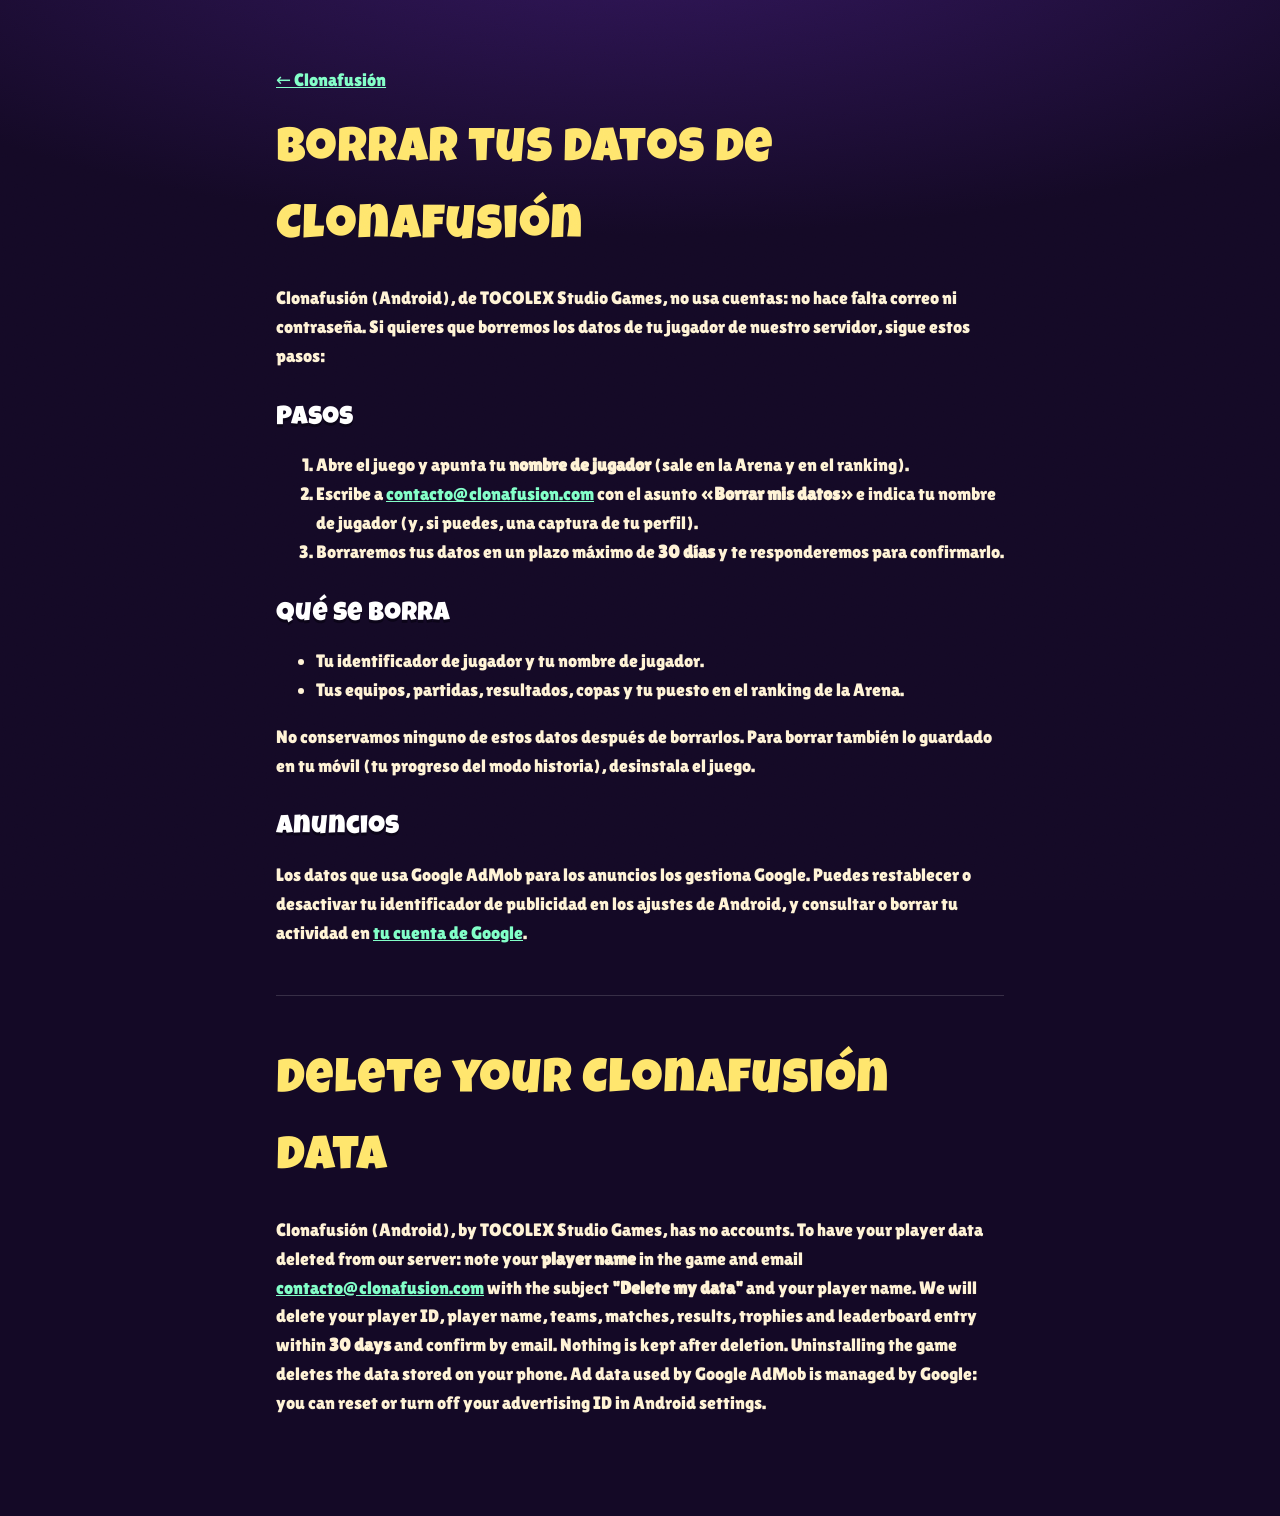
==== borrar-datos.html @ bcb52f4b "Copia de clonafusion.com para cuando Cloudflare esté bloqueado en España" ====
<!doctype html>
<html lang="es">
<head>
<meta charset="utf-8">
<meta name="viewport" content="width=device-width, initial-scale=1">
<title>Borrar tus datos · Clonafusión</title>
<meta name="description" content="Cómo pedir que se borren los datos de tu jugador de Clonafusión.">
<link rel="canonical" href="https://clonafusion.com/borrar-datos">
<link rel="icon" href="img/caras/heroe.webp">
<link rel="stylesheet" href="estilo.css">
<style>
	.legal { max-width: 760px; margin: 0 auto; padding: 48px 16px 80px; line-height: 1.6; }
	.legal h1 { font-size: clamp(32px, 6vw, 48px); margin: 0 0 6px; color: #ffe66e; }
	.legal h2 { font-size: 26px; margin: 34px 0 8px; }
	.legal a { color: #82ffc8; }
	.legal hr { border: 0; border-top: 1px solid rgba(255, 255, 255, 0.15); margin: 48px 0; }
</style>
</head>
<body>
<main class="legal">
	<p><a href="./">← Clonafusión</a></p>

	<h1>Borrar tus datos de Clonafusión</h1>
	<p>Clonafusión (Android), de TOCOLEX Studio Games, no usa cuentas: no hace falta correo ni contraseña. Si quieres que borremos los datos de tu jugador de nuestro servidor, sigue estos pasos:</p>

	<h2>Pasos</h2>
	<ol>
		<li>Abre el juego y apunta tu <strong>nombre de jugador</strong> (sale en la Arena y en el ranking).</li>
		<li>Escribe a <a href="mailto:contacto@clonafusion.com?subject=Borrar%20mis%20datos%20de%20Clonafusi%C3%B3n">contacto@clonafusion.com</a> con el asunto <strong>«Borrar mis datos»</strong> e indica tu nombre de jugador (y, si puedes, una captura de tu perfil).</li>
		<li>Borraremos tus datos en un plazo máximo de <strong>30 días</strong> y te responderemos para confirmarlo.</li>
	</ol>

	<h2>Qué se borra</h2>
	<ul>
		<li>Tu identificador de jugador y tu nombre de jugador.</li>
		<li>Tus equipos, partidas, resultados, copas y tu puesto en el ranking de la Arena.</li>
	</ul>
	<p>No conservamos ninguno de estos datos después de borrarlos. Para borrar también lo guardado en tu móvil (tu progreso del modo historia), desinstala el juego.</p>

	<h2>Anuncios</h2>
	<p>Los datos que usa Google AdMob para los anuncios los gestiona Google. Puedes restablecer o desactivar tu identificador de publicidad en los ajustes de Android, y consultar o borrar tu actividad en <a href="https://myaccount.google.com/" rel="noopener">tu cuenta de Google</a>.</p>

	<hr>

	<h1 lang="en">Delete your Clonafusión data</h1>
	<div lang="en">
		<p>Clonafusión (Android), by TOCOLEX Studio Games, has no accounts. To have your player data deleted from our server: note your <strong>player name</strong> in the game and email <a href="mailto:contacto@clonafusion.com?subject=Delete%20my%20Clonafusi%C3%B3n%20data">contacto@clonafusion.com</a> with the subject <strong>"Delete my data"</strong> and your player name. We will delete your player ID, player name, teams, matches, results, trophies and leaderboard entry within <strong>30 days</strong> and confirm by email. Nothing is kept after deletion. Uninstalling the game deletes the data stored on your phone. Ad data used by Google AdMob is managed by Google: you can reset or turn off your advertising ID in Android settings.</p>
	</div>
</main>
</body>
</html>
---- estilo.css ----
@font-face { font-family: "Clonafusion Display"; src: url(fuentes/Clonafusion-Display.ttf) format("truetype"); font-display: swap; }
@font-face { font-family: "Lilita One"; src: url(fuentes/LilitaOne-Regular.ttf) format("truetype"); font-display: swap; }

:root {
	--noche: #140926;
	--noche-2: #1f1038;
	--panel: rgba(255, 255, 255, 0.055);
	--borde: rgba(186, 150, 255, 0.22);
	--violeta: #9b5cff;
	--oro: #ffd34d;
	--oro-osc: #d99a12;
	--crema: #fff3d6;
	--gris: #cbc2e0;
	--tinta: #3a2f2a;
	--discord: #5865f2;
	--dano: #ff5a5a;
	--escudo: #8fb8ff;
	--energia: #5fe8ff;
	--protector: #e8b820; --cuidador: #4fc49a; --deportista: #2f7fe0; --mente: #8a4fd0; --rudo: #d9433a; --artista: #f08a24;
	--radio: 18px;
}

* { box-sizing: border-box; }
[hidden] { display: none !important; }
html { scroll-behavior: smooth; scroll-padding-top: 72px; }
body {
	margin: 0;
	background: radial-gradient(ellipse 120% 60% at 50% -10%, #34175f 0%, var(--noche) 60%) fixed, var(--noche);
	color: var(--crema);
	font-family: "Lilita One", system-ui, sans-serif;
	font-size: 18px;
	line-height: 1.55;
}
/* Grano sutil por encima de todo (no se puede tocar) */
body::after {
	content: ""; position: fixed; inset: 0; pointer-events: none; z-index: 100; opacity: 0.07; mix-blend-mode: overlay;
	background-image: url("data:image/svg+xml,%3Csvg xmlns='http://www.w3.org/2000/svg' width='160' height='160'%3E%3Cfilter id='n'%3E%3CfeTurbulence type='fractalNoise' baseFrequency='0.9' numOctaves='2' stitchTiles='stitch'/%3E%3C/filter%3E%3Crect width='100%25' height='100%25' filter='url(%23n)'/%3E%3C/svg%3E");
}
img { max-width: 100%; display: block; }
h1, h2, h3, .marca, .boton, .lema, .numero { font-family: "Clonafusion Display", "Lilita One", sans-serif; font-weight: normal; }
h2 { font-size: clamp(30px, 4.2vw, 50px); line-height: 1.1; margin: 0 0 14px; color: #fff; text-shadow: 0 3px 0 #0b0418; }
h3 { line-height: 1.15; }
a { color: var(--oro); }
:focus-visible { outline: 3px solid var(--oro); outline-offset: 3px; border-radius: 6px; }
.saltar { position: absolute; left: -999px; top: 8px; z-index: 60; background: var(--oro); color: #2a1600; padding: 8px 14px; border-radius: 10px; }
.saltar:focus { left: 8px; }

/* Barra de arriba */
.barra {
	position: fixed; inset: 0 0 auto 0; z-index: 20;
	display: flex; align-items: center; gap: 18px; padding: 10px 22px;
	background: rgba(20, 9, 38, 0.86); backdrop-filter: blur(8px);
	border-bottom: 1px solid var(--borde);
}
.marca { font-size: 26px; color: var(--oro); text-decoration: none; text-shadow: 0 2px 0 #000; }
.barra nav { display: flex; gap: 20px; margin-left: auto; align-items: center; }
.barra nav a { color: var(--crema); text-decoration: none; }
.barra nav a:hover { color: var(--oro); }
.nav-cta { background: var(--oro); color: #2a1600 !important; padding: 5px 16px; border-radius: 999px; }
.idioma { font: inherit; cursor: pointer; color: var(--crema); background: transparent; border: 1px solid var(--violeta); border-radius: 10px; padding: 3px 10px; min-height: 36px; }

/* Portada */
.portada { position: relative; min-height: 100svh; display: grid; place-items: center; overflow: hidden; text-align: center; }
.portada-video { position: absolute; inset: 0; width: 100%; height: 100%; object-fit: cover; }
.portada-velo { position: absolute; inset: 0; background: linear-gradient(180deg, rgba(20,9,38,0.45) 0%, rgba(20,9,38,0.62) 55%, var(--noche) 100%); }
.portada-texto { position: relative; max-width: 880px; padding: 110px 20px 60px; }
.etiqueta {
	display: inline-flex; align-items: center; gap: 8px; margin: 0 0 12px; padding: 5px 14px;
	background: rgba(20, 9, 38, 0.75); border: 1px solid rgba(95, 232, 140, 0.55); border-radius: 999px; font-size: 15px;
}
.punto { width: 9px; height: 9px; border-radius: 50%; background: #5fe88c; box-shadow: 0 0 0 0 rgba(95, 232, 140, 0.7); animation: latido 2s infinite; }
@keyframes latido { 70% { box-shadow: 0 0 0 9px rgba(95, 232, 140, 0); } 100% { box-shadow: 0 0 0 0 rgba(95, 232, 140, 0); } }
.titulo {
	margin: 0; font-size: clamp(56px, 11vw, 128px); line-height: 1;
	background: linear-gradient(180deg, #ffffff 0%, #ead9ff 50%, #b68aff 100%);
	-webkit-background-clip: text; background-clip: text; color: transparent;
	filter: drop-shadow(0 6px 0 #12061f);
	animation: entrar 0.8s cubic-bezier(.2, 1.4, .4, 1) both;
}
.lema { margin: 10px 0 12px; font-size: clamp(22px, 3.2vw, 34px); color: var(--oro); text-shadow: 0 3px 0 #000; }
.intro { margin: 0 auto 26px; max-width: 640px; font-size: 20px; text-shadow: 0 2px 6px #000; }
@keyframes entrar { from { transform: scale(1.4); opacity: 0; } to { transform: scale(1); opacity: 1; } }
.enlace-video { margin-top: 18px; font: inherit; color: var(--crema); background: none; border: 0; cursor: pointer; text-decoration: underline; text-underline-offset: 4px; opacity: 0.9; }
.enlace-video:hover { color: var(--oro); }

.botones { display: flex; flex-wrap: wrap; gap: 14px; justify-content: center; }
.boton {
	display: inline-flex; align-items: center; justify-content: center; gap: 8px; min-height: 52px;
	font-size: 21px; cursor: pointer; text-decoration: none; border: 0; padding: 12px 26px; border-radius: 16px; color: #fff;
	box-shadow: 0 5px 0 rgba(0, 0, 0, 0.45), inset 0 2px 0 rgba(255, 255, 255, 0.3);
	transition: transform 0.12s, box-shadow 0.12s, filter 0.12s;
}
.boton:hover { transform: translateY(-2px); filter: brightness(1.06); }
.boton:active { transform: translateY(3px); box-shadow: 0 2px 0 rgba(0, 0, 0, 0.45); }
.boton.oro { background: linear-gradient(180deg, #ffe27a, var(--oro-osc)); color: #2a1600; }
.boton.discord { background: linear-gradient(180deg, #7c87ff, var(--discord)); }
.boton.apagado { filter: grayscale(0.8); opacity: 0.55; cursor: not-allowed; transform: none; }
.boton:disabled { cursor: wait; }
.boton.cargando::after { content: ""; width: 18px; height: 18px; border-radius: 50%; border: 3px solid currentColor; border-right-color: transparent; animation: girar 0.7s linear infinite; }
@keyframes girar { to { transform: rotate(360deg); } }

/* Secciones */
main > .seccion { max-width: 1180px; margin: 0 auto; padding: 84px 22px; }
.sub { color: var(--gris); max-width: 720px; margin: 0 0 28px; }
.columnas { display: grid; grid-template-columns: 1fr 1fr; gap: 44px; align-items: center; }
.columnas p { color: var(--gris); }
.marco { margin: 0; border-radius: 22px; overflow: hidden; border: 2px solid rgba(255, 211, 77, 0.6); box-shadow: 0 18px 40px rgba(0, 0, 0, 0.5); }

/* Inspector de cartas */
.inspector { display: grid; grid-template-columns: minmax(0, 1.5fr) minmax(0, 1fr); gap: 28px; align-items: start; }
.mazo { display: grid; grid-template-columns: repeat(3, 1fr); gap: 16px; }
.hueco { all: unset; cursor: pointer; display: block; border-radius: 16px; transition: transform 0.15s; container-type: inline-size; }
.marco-carta { container-type: inline-size; }
.hueco:hover { transform: translateY(-6px) rotate(-1deg); }
.hueco.activa { transform: translateY(-8px); }
.hueco.activa .carta { box-shadow: 0 0 0 4px var(--oro), 0 18px 30px rgba(0, 0, 0, 0.5); }
.hueco:focus-visible { outline: 3px solid var(--oro); outline-offset: 4px; }

/* La carta, como en el juego (240x360): todo en % y la letra en cqw para que escale */
.carta {
	position: relative; aspect-ratio: 2 / 3; border-radius: 6.5cqw; overflow: hidden;
	background: repeating-linear-gradient(45deg, rgba(255,255,255,0.06) 0 2px, transparent 2px 12px), var(--color);
	box-shadow: inset 0 0 0 1.6cqw color-mix(in srgb, var(--color) 55%, black), 0 10px 22px rgba(0, 0, 0, 0.45);
	color: var(--tinta); user-select: none;
}
.carta.nv2 { box-shadow: inset 0 0 0 1.6cqw #ffd23f, 0 10px 22px rgba(0, 0, 0, 0.45); }
.carta-arte { position: absolute; left: 5%; top: 3.33%; width: 90%; height: 55%; border-radius: 4cqw; background: center / cover; outline: 1.2cqw solid color-mix(in srgb, var(--color) 55%, black); }
.carta-arte img { position: absolute; left: 3%; right: 3%; bottom: 6%; height: 92%; width: 94%; object-fit: contain; object-position: bottom; }
.carta-energia {
	position: absolute; left: 1.7%; top: 1.1%; width: 35%; height: 13.9%; display: grid; place-items: center; padding-left: 8cqw;
	background: url(img/cartas/ui_energia.webp) center / 100% 100% no-repeat;
	font-family: "Clonafusion Display", sans-serif; font-size: 11cqw; color: var(--tinta);
}
.carta-clase { position: absolute; right: 1.7%; top: 1.1%; width: 20.8%; }
.carta-nv2 { position: absolute; left: 3.3%; top: 15%; padding: 0.5cqw 3cqw; background: #ffd23f; color: #5a3a00; border-radius: 3cqw; font-size: 6cqw; }
.carta-nombre {
	position: absolute; left: 2.5%; right: 2.5%; top: 51.7%; height: 19.4%; display: grid; place-items: center; text-align: center; padding: 0 12% 4%;
	background: url(img/cartas/ui_cinta.webp) center / 100% 100% no-repeat;
	font-family: "Clonafusion Display", sans-serif; font-size: 7.5cqw; line-height: 1; color: var(--tinta);
}
.carta-efecto {
	position: absolute; left: 6.7%; right: 6.7%; top: 65.3%; height: 17.2%; margin: 0; padding: 2cqw 3cqw;
	background: #fbf3e0; border-radius: 3.3cqw; display: grid; place-items: center; text-align: center;
	font-size: 5.6cqw; line-height: 1.15; color: #4a3f39;
}
.carta-ataque, .carta-escudo {
	position: absolute; display: grid; place-items: center; font-family: "Clonafusion Display", sans-serif; color: #fff;
	background: center / contain no-repeat;
}
.carta-ataque { left: 0; bottom: 0.6%; width: 25.8%; height: 17.2%; background-image: url(img/cartas/ui_ataque.webp); font-size: 8.4cqw; -webkit-text-stroke: 1cqw #5a0d0d; paint-order: stroke; }
.carta-escudo { right: 1.7%; bottom: 0.8%; width: 18.3%; height: 15.8%; background-image: url(img/cartas/ui_escudo.webp); font-size: 8.4cqw; -webkit-text-stroke: 1cqw #2c3640; paint-order: stroke; }

.detalle { position: sticky; top: 90px; background: var(--panel); border: 1px solid var(--borde); border-radius: var(--radio); padding: 22px; }
.detalle h3 { margin: 0 0 12px; font-size: 30px; font-family: "Clonafusion Display", sans-serif; }
.detalle-clase { margin: 0; font-size: 15px; }
.tactica { margin: 0; display: grid; gap: 10px; }
.tactica div { background: rgba(0, 0, 0, 0.22); border-radius: 12px; padding: 10px 14px; }
.tactica dt { color: var(--oro); font-size: 14px; text-transform: uppercase; letter-spacing: 0.06em; }
.tactica .riesgo dt { color: var(--dano); }
.tactica dd { margin: 2px 0 0; color: var(--crema); }
.detalle-nv2 { margin-top: 16px; display: grid; grid-template-columns: 1fr 120px; gap: 14px; align-items: center; }
.detalle-nv2 p { margin: 0; color: var(--gris); }
.detalle-nv2 b { color: #ffd23f; font-weight: normal; }

/* Clonafusión */
.columnas.invertidas { grid-template-columns: 1fr 1fr; }
.pasos { margin: 0; padding: 0; list-style: none; counter-reset: paso; display: grid; gap: 12px; }
.pasos li { counter-increment: paso; position: relative; padding: 12px 16px 12px 58px; background: var(--panel); border: 1px solid var(--borde); border-radius: 14px; color: var(--gris); }
.pasos li::before { content: counter(paso); position: absolute; left: 14px; top: 12px; width: 32px; height: 32px; border-radius: 50%; display: grid; place-items: center; background: var(--violeta); color: #fff; font-family: "Clonafusion Display", sans-serif; }
.pasos b { color: var(--oro); font-weight: normal; }

/* Personajes */
.sexo { display: flex; gap: 8px; margin-bottom: 22px; }
.sexo button { font: inherit; cursor: pointer; padding: 6px 18px; min-height: 40px; border-radius: 999px; border: 1px solid var(--violeta); background: transparent; color: var(--crema); }
.sexo button.activo { background: var(--violeta); }
.clases { display: grid; grid-template-columns: repeat(3, 1fr); gap: 18px; }
.clase { background: var(--panel); border-radius: var(--radio); padding: 16px; border: 1px solid var(--borde); border-top: 5px solid var(--color); }
.clase h3 { margin: 0; font-size: 26px; color: var(--color); font-family: "Clonafusion Display", sans-serif; }
.clase .rol { margin: 2px 0 12px; font-size: 15px; color: var(--gris); }
.caras { display: grid; grid-template-columns: repeat(3, 1fr); gap: 8px; }
.cara { margin: 0; text-align: center; font-size: 13px; color: var(--gris); line-height: 1.2; }
.cara img { width: 100%; aspect-ratio: 1; object-fit: contain; background: radial-gradient(circle, rgba(255,255,255,0.12), transparent 70%); border-radius: 14px; transition: transform 0.15s; }
.cara:hover img { transform: scale(1.08) rotate(-3deg); }

/* Arena */
.premios { list-style: none; padding: 0; display: grid; gap: 10px; margin: 18px 0 0; }
.premios li { display: flex; align-items: center; gap: 12px; background: var(--panel); border: 1px solid var(--borde); padding: 8px 14px; border-radius: 12px; }
.premios img { width: 44px; height: 44px; object-fit: contain; }

/* Mundos */
.rejilla-mundos { display: grid; grid-template-columns: repeat(3, 1fr); gap: 16px; }
.rejilla-mundos article {
	position: relative; min-height: 210px; border-radius: var(--radio); overflow: hidden; padding: 18px;
	display: flex; flex-direction: column; justify-content: flex-end;
	background: linear-gradient(180deg, transparent 20%, rgba(10, 4, 22, 0.92) 100%), var(--fondo) center / cover;
	border: 1px solid var(--borde); transition: transform 0.15s;
}
.rejilla-mundos article:hover { transform: translateY(-4px); }
.rejilla-mundos img { position: absolute; top: 12px; right: 12px; width: 64px; filter: drop-shadow(0 3px 4px #000); }
.rejilla-mundos h3 { margin: 0; font-size: 26px; font-family: "Clonafusion Display", sans-serif; text-shadow: 0 2px 0 #000; }
.rejilla-mundos p { margin: 0; color: var(--gris); }

/* Por qué ahora */
.cifras { display: grid; grid-template-columns: repeat(4, 1fr); gap: 16px; }
.cifra { background: var(--panel); border: 1px solid var(--borde); border-radius: var(--radio); padding: 20px; }
.numero { display: block; font-size: 48px; line-height: 1; color: var(--oro); text-shadow: 0 3px 0 #000; }
.cifra b { display: block; margin-top: 8px; font-weight: normal; font-size: 20px; }
.cifra p { margin: 4px 0 0; color: var(--gris); font-size: 16px; }

/* Hoja de ruta */
.ruta { list-style: none; margin: 0; padding: 0 0 0 26px; position: relative; display: grid; gap: 14px; }
.ruta::before { content: ""; position: absolute; left: 9px; top: 6px; bottom: 6px; width: 3px; background: linear-gradient(var(--violeta), rgba(155, 92, 255, 0.15)); border-radius: 3px; }
.ruta li { position: relative; background: var(--panel); border: 1px solid var(--borde); border-radius: 14px; padding: 14px 18px; }
.ruta li::before { content: ""; position: absolute; left: -24px; top: 18px; width: 15px; height: 15px; border-radius: 50%; background: var(--noche); border: 3px solid var(--violeta); }
.ruta li.r-hecho::before { background: #5fe88c; border-color: #5fe88c; }
.ruta li.r-ahora { border-color: rgba(255, 211, 77, 0.6); }
.ruta li.r-ahora::before { background: var(--oro); border-color: var(--oro); box-shadow: 0 0 0 5px rgba(255, 211, 77, 0.25); }
.ruta .estado { font-size: 13px; text-transform: uppercase; letter-spacing: 0.08em; color: var(--gris); }
.ruta li.r-ahora .estado { color: var(--oro); }
.ruta li.r-hecho .estado { color: #5fe88c; }
.ruta b { display: block; font-weight: normal; font-size: 21px; }
.ruta p { margin: 2px 0 0; color: var(--gris); }

/* Formulario */
.tarjeta-form { display: grid; grid-template-columns: 1fr 1fr; gap: 0; border-radius: 24px; overflow: hidden; border: 2px solid rgba(255, 211, 77, 0.65); background: var(--noche-2); }
.form-texto { padding: 32px; display: flex; flex-direction: column; gap: 6px; }
.form-texto p { color: var(--gris); margin: 0 0 12px; }
.form-texto img { margin-top: auto; border-radius: 16px; }
#form, .hecho { padding: 32px; background: rgba(0, 0, 0, 0.25); display: flex; flex-direction: column; gap: 6px; }
#form label { color: var(--crema); }
#form input[type=email], #form input[type=text] {
	font: inherit; font-family: system-ui, sans-serif; font-size: 17px; color: #fff; background: rgba(255, 255, 255, 0.08);
	border: 1px solid var(--borde); border-radius: 12px; padding: 12px 14px; min-height: 48px; margin-bottom: 8px;
}
#form input::placeholder { color: rgba(255, 255, 255, 0.4); }
#form input:focus { outline: none; border-color: var(--oro); box-shadow: 0 0 0 3px rgba(255, 211, 77, 0.25); }
#form input[aria-invalid=true] { border-color: var(--dano); }
.error { margin: -4px 0 8px; color: var(--dano); font-size: 15px; }
fieldset { border: 0; padding: 0; margin: 4px 0 10px; }
legend { padding: 0; margin-bottom: 6px; }
.opciones { display: flex; gap: 8px; flex-wrap: wrap; }
.opciones label { cursor: pointer; }
.opciones input { position: absolute; opacity: 0; }
.opciones span { display: inline-block; padding: 8px 16px; min-height: 44px; border-radius: 999px; border: 1px solid var(--borde); background: rgba(255, 255, 255, 0.06); }
.opciones input:checked + span { background: var(--violeta); border-color: var(--violeta); }
.opciones input:focus-visible + span { outline: 3px solid var(--oro); outline-offset: 2px; }
.casilla { display: flex; gap: 10px; align-items: flex-start; font-size: 15px; color: var(--gris) !important; margin: 6px 0 14px; cursor: pointer; }
.casilla input { width: 20px; height: 20px; margin-top: 3px; accent-color: var(--violeta); }
.enviar { width: 100%; }
.aviso-form { margin: 8px 0 0; color: var(--oro); }
.aviso-form.mal { color: var(--dano); }
.hecho { align-items: center; justify-content: center; text-align: center; }
.hecho img { width: 120px; animation: entrar 0.6s cubic-bezier(.2, 1.4, .4, 1) both; }
.hecho h3 { font-family: "Clonafusion Display", sans-serif; font-size: 32px; margin: 8px 0 0; color: var(--oro); }
.hecho p { color: var(--gris); }

/* Preguntas */
.faq { display: grid; gap: 10px; max-width: 860px; }
.faq details { background: var(--panel); border: 1px solid var(--borde); border-radius: 14px; padding: 0 18px; }
.faq summary { cursor: pointer; padding: 14px 0; font-size: 19px; list-style: none; display: flex; justify-content: space-between; gap: 12px; }
.faq summary::-webkit-details-marker { display: none; }
.faq summary::after { content: "+"; color: var(--oro); font-size: 24px; line-height: 1; transition: transform 0.15s; }
.faq details[open] summary::after { transform: rotate(45deg); }
.faq details p { margin: 0 0 16px; color: var(--gris); }

.pie { text-align: center; padding: 34px 20px 44px; color: var(--gris); font-size: 15px; border-top: 1px solid var(--borde); }
.pie-enlaces { display: flex; gap: 22px; justify-content: center; margin-bottom: 10px; flex-wrap: wrap; }
.pie-enlaces a { color: var(--crema); }
.pie-enlaces a.apagado { opacity: 0.45; }

/* Vídeo del opening */
.modal { position: fixed; inset: 0; z-index: 50; background: rgba(5, 2, 12, 0.92); display: grid; place-items: center; padding: 20px; }
.modal[hidden] { display: none; }
.modal video { width: min(1200px, 100%); max-height: 85vh; border-radius: 14px; background: #000; }
.cerrar { position: absolute; top: 16px; right: 20px; font-size: 28px; cursor: pointer; color: #fff; background: rgba(255,255,255,0.12); border: 0; border-radius: 12px; width: 52px; height: 52px; }

@media (max-width: 960px) {
	.inspector { grid-template-columns: 1fr; }
	.detalle { position: static; }
	.cifras { grid-template-columns: 1fr 1fr; }
}
@media (max-width: 860px) {
	.barra nav a:not(.nav-cta) { display: none; }
	.columnas, .columnas.invertidas, .tarjeta-form { grid-template-columns: 1fr; }
	.clases, .rejilla-mundos { grid-template-columns: 1fr 1fr; }
	.form-texto img { display: none; }
}
@media (max-width: 560px) {
	body { font-size: 17px; }
	.barra { padding: 8px 14px; gap: 10px; }
	.marca { font-size: 20px; }
	.nav-cta { padding: 4px 12px; font-size: 15px; }
	main > .seccion { padding: 60px 16px; }
	.mazo { grid-template-columns: repeat(2, 1fr); gap: 12px; }
	.clases, .rejilla-mundos, .cifras { grid-template-columns: 1fr; }
	.form-texto, #form, .hecho { padding: 22px; }
	.boton { width: 100%; }
}
@media (prefers-reduced-motion: reduce) {
	* { animation: none !important; transition: none !important; scroll-behavior: auto !important; }
	.portada-video { display: none; }
	.portada { background: url(img/portada.jpg) center / cover; }
}
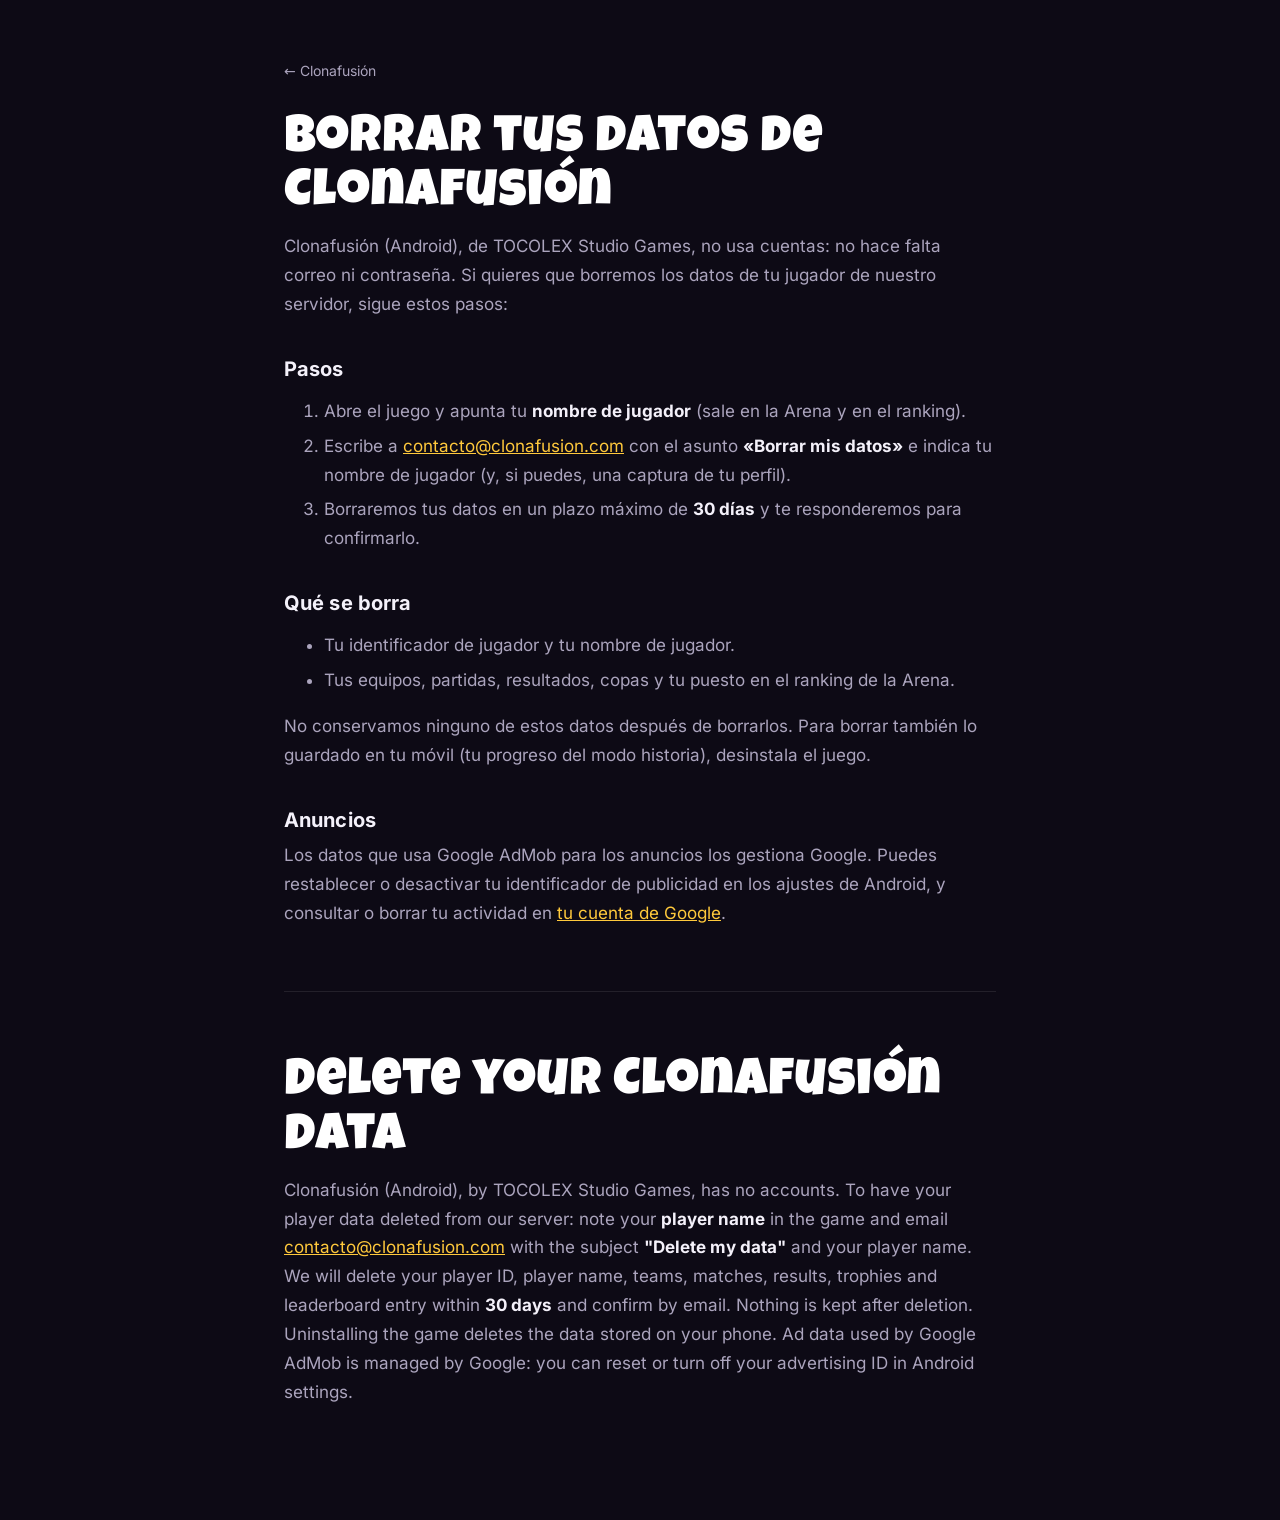
==== commit 90bfe904: "Web nueva: rediseño profesional, capturas reales, página de prensa" ====
--- a/borrar-datos.html
+++ b/borrar-datos.html
@@ -9,16 +9,21 @@
 <link rel="icon" href="img/caras/heroe.webp">
 <link rel="stylesheet" href="estilo.css">
 <style>
-	.legal { max-width: 760px; margin: 0 auto; padding: 48px 16px 80px; line-height: 1.6; }
-	.legal h1 { font-size: clamp(32px, 6vw, 48px); margin: 0 0 6px; color: #ffe66e; }
-	.legal h2 { font-size: 26px; margin: 34px 0 8px; }
-	.legal a { color: #82ffc8; }
-	.legal hr { border: 0; border-top: 1px solid rgba(255, 255, 255, 0.15); margin: 48px 0; }
+	.legal { max-width: 760px; margin: 0 auto; padding: 56px 24px 96px; line-height: 1.7; color: var(--suave); }
+	.legal h1 { font-family: "Clonafusion Display", "Lilita One", sans-serif; font-size: clamp(36px, 6vw, 52px); line-height: 1.05; margin: 28px 0 10px; color: #fff; }
+	.legal h2 { font-family: "Inter", system-ui, sans-serif; font-size: 20px; font-weight: 700; margin: 40px 0 10px; color: var(--texto); }
+	.legal strong { color: var(--texto); }
+	.legal a { color: var(--oro); }
+	.legal .volver { font-size: 14px; color: var(--suave); text-decoration: none; }
+	.legal .volver:hover { color: var(--texto); }
+	.legal .fecha { color: var(--tenue); font-size: 14px; margin-bottom: 32px; }
+	.legal hr { border: 0; border-top: 1px solid var(--linea); margin: 64px 0; }
+	.legal li { margin-bottom: 6px; }
 </style>
 </head>
 <body>
 <main class="legal">
-	<p><a href="./">← Clonafusión</a></p>
+	<p><a class="volver" href="./">← Clonafusión</a></p>
 
 	<h1>Borrar tus datos de Clonafusión</h1>
 	<p>Clonafusión (Android), de TOCOLEX Studio Games, no usa cuentas: no hace falta correo ni contraseña. Si quieres que borremos los datos de tu jugador de nuestro servidor, sigue estos pasos:</p>
--- a/estilo.css
+++ b/estilo.css
@@ -1,126 +1,166 @@
+/* Clonafusión · web oficial
+   Letra de marca (Clonafusion Display) solo en títulos; el texto en Inter. Fondo tinta, un acento dorado y el color de
+   cada clase solo donde se habla de esa clase. */
 @font-face { font-family: "Clonafusion Display"; src: url(fuentes/Clonafusion-Display.ttf) format("truetype"); font-display: swap; }
 @font-face { font-family: "Lilita One"; src: url(fuentes/LilitaOne-Regular.ttf) format("truetype"); font-display: swap; }
+@font-face {
+	font-family: "Inter"; font-style: normal; font-weight: 100 900; font-display: swap;
+	src: url(fuentes/inter-latin.woff2) format("woff2");
+	unicode-range: U+0000-00FF, U+0131, U+0152-0153, U+02BB-02BC, U+02C6, U+02DA, U+02DC, U+0304, U+0308, U+0329, U+2000-206F, U+20AC, U+2122, U+2191, U+2193, U+2212, U+2215, U+FEFF, U+FFFD;
+}
+@font-face {
+	font-family: "Inter"; font-style: normal; font-weight: 100 900; font-display: swap;
+	src: url(fuentes/inter-latin-ext.woff2) format("woff2");
+	unicode-range: U+0100-02BA, U+02BD-02C5, U+02C7-02CC, U+02CE-02D7, U+02DD-02FF, U+0304, U+0308, U+0329, U+1D00-1DBF, U+1E00-1E9F, U+1EF2-1EFF, U+2020, U+20A0-20AB, U+20AD-20C0, U+2113, U+2C60-2C7F, U+A720-A7FF;
+}
 
 :root {
-	--noche: #140926;
-	--noche-2: #1f1038;
-	--panel: rgba(255, 255, 255, 0.055);
-	--borde: rgba(186, 150, 255, 0.22);
-	--violeta: #9b5cff;
-	--oro: #ffd34d;
-	--oro-osc: #d99a12;
+	--fondo: #0d0a15;
+	--fondo-2: #141020;
+	--fondo-3: #1b1629;
+	--linea: rgba(255, 255, 255, 0.09);
+	--linea-2: rgba(255, 255, 255, 0.16);
+	--texto: #f4f1fa;
+	--suave: #aba4bd;
+	--tenue: #7d7690;
+	--oro: #ffc93c;
+	--oro-2: #f0a91c;
+	--violeta: #8f63ff;
+	--dano: #ff6a5f;
 	--crema: #fff3d6;
-	--gris: #cbc2e0;
 	--tinta: #3a2f2a;
-	--discord: #5865f2;
-	--dano: #ff5a5a;
-	--escudo: #8fb8ff;
-	--energia: #5fe8ff;
-	--protector: #e8b820; --cuidador: #4fc49a; --deportista: #2f7fe0; --mente: #8a4fd0; --rudo: #d9433a; --artista: #f08a24;
-	--radio: 18px;
+	--protector: #e8b820; --cuidador: #3fbf8f; --deportista: #3a86e8; --mente: #9a62e0; --rudo: #e0483c; --artista: #f0902c;
+	--ancho: 1200px;
+	--r: 14px;
 }
 
 * { box-sizing: border-box; }
 [hidden] { display: none !important; }
-html { scroll-behavior: smooth; scroll-padding-top: 72px; }
+html { scroll-behavior: smooth; scroll-padding-top: 80px; -webkit-text-size-adjust: 100%; }
 body {
-	margin: 0;
-	background: radial-gradient(ellipse 120% 60% at 50% -10%, #34175f 0%, var(--noche) 60%) fixed, var(--noche);
-	color: var(--crema);
-	font-family: "Lilita One", system-ui, sans-serif;
-	font-size: 18px;
-	line-height: 1.55;
-}
-/* Grano sutil por encima de todo (no se puede tocar) */
-body::after {
-	content: ""; position: fixed; inset: 0; pointer-events: none; z-index: 100; opacity: 0.07; mix-blend-mode: overlay;
-	background-image: url("data:image/svg+xml,%3Csvg xmlns='http://www.w3.org/2000/svg' width='160' height='160'%3E%3Cfilter id='n'%3E%3CfeTurbulence type='fractalNoise' baseFrequency='0.9' numOctaves='2' stitchTiles='stitch'/%3E%3C/filter%3E%3Crect width='100%25' height='100%25' filter='url(%23n)'/%3E%3C/svg%3E");
-}
-img { max-width: 100%; display: block; }
-h1, h2, h3, .marca, .boton, .lema, .numero { font-family: "Clonafusion Display", "Lilita One", sans-serif; font-weight: normal; }
-h2 { font-size: clamp(30px, 4.2vw, 50px); line-height: 1.1; margin: 0 0 14px; color: #fff; text-shadow: 0 3px 0 #0b0418; }
-h3 { line-height: 1.15; }
-a { color: var(--oro); }
-:focus-visible { outline: 3px solid var(--oro); outline-offset: 3px; border-radius: 6px; }
-.saltar { position: absolute; left: -999px; top: 8px; z-index: 60; background: var(--oro); color: #2a1600; padding: 8px 14px; border-radius: 10px; }
+	margin: 0; background: var(--fondo); color: var(--texto);
+	font-family: "Inter", system-ui, -apple-system, "Segoe UI", Roboto, sans-serif;
+	font-size: 17px; line-height: 1.6; font-feature-settings: "cv11", "ss01";
+	-webkit-font-smoothing: antialiased;
+}
+img { max-width: 100%; height: auto; display: block; }
+a { color: inherit; }
+p { margin: 0 0 1em; }
+h1, h2, h3, h4 { margin: 0; font-weight: normal; }
+h2 { font-family: "Clonafusion Display", "Lilita One", sans-serif; font-size: clamp(34px, 4.4vw, 54px); line-height: 1.05; letter-spacing: 0.005em; }
+h3 { font-family: "Clonafusion Display", "Lilita One", sans-serif; font-size: clamp(24px, 2.4vw, 32px); line-height: 1.1; }
+:focus-visible { outline: 2px solid var(--oro); outline-offset: 3px; border-radius: 4px; }
+::selection { background: var(--oro); color: #1b1400; }
+.saltar { position: absolute; left: -999px; top: 8px; z-index: 60; background: var(--oro); color: #1b1400; padding: 8px 14px; border-radius: 8px; font-weight: 600; }
 .saltar:focus { left: 8px; }
-
-/* Barra de arriba */
-.barra {
-	position: fixed; inset: 0 0 auto 0; z-index: 20;
-	display: flex; align-items: center; gap: 18px; padding: 10px 22px;
-	background: rgba(20, 9, 38, 0.86); backdrop-filter: blur(8px);
-	border-bottom: 1px solid var(--borde);
-}
-.marca { font-size: 26px; color: var(--oro); text-decoration: none; text-shadow: 0 2px 0 #000; }
-.barra nav { display: flex; gap: 20px; margin-left: auto; align-items: center; }
-.barra nav a { color: var(--crema); text-decoration: none; }
-.barra nav a:hover { color: var(--oro); }
-.nav-cta { background: var(--oro); color: #2a1600 !important; padding: 5px 16px; border-radius: 999px; }
-.idioma { font: inherit; cursor: pointer; color: var(--crema); background: transparent; border: 1px solid var(--violeta); border-radius: 10px; padding: 3px 10px; min-height: 36px; }
-
-/* Portada */
-.portada { position: relative; min-height: 100svh; display: grid; place-items: center; overflow: hidden; text-align: center; }
-.portada-video { position: absolute; inset: 0; width: 100%; height: 100%; object-fit: cover; }
-.portada-velo { position: absolute; inset: 0; background: linear-gradient(180deg, rgba(20,9,38,0.45) 0%, rgba(20,9,38,0.62) 55%, var(--noche) 100%); }
-.portada-texto { position: relative; max-width: 880px; padding: 110px 20px 60px; }
-.etiqueta {
-	display: inline-flex; align-items: center; gap: 8px; margin: 0 0 12px; padding: 5px 14px;
-	background: rgba(20, 9, 38, 0.75); border: 1px solid rgba(95, 232, 140, 0.55); border-radius: 999px; font-size: 15px;
-}
-.punto { width: 9px; height: 9px; border-radius: 50%; background: #5fe88c; box-shadow: 0 0 0 0 rgba(95, 232, 140, 0.7); animation: latido 2s infinite; }
-@keyframes latido { 70% { box-shadow: 0 0 0 9px rgba(95, 232, 140, 0); } 100% { box-shadow: 0 0 0 0 rgba(95, 232, 140, 0); } }
-.titulo {
-	margin: 0; font-size: clamp(56px, 11vw, 128px); line-height: 1;
-	background: linear-gradient(180deg, #ffffff 0%, #ead9ff 50%, #b68aff 100%);
-	-webkit-background-clip: text; background-clip: text; color: transparent;
-	filter: drop-shadow(0 6px 0 #12061f);
-	animation: entrar 0.8s cubic-bezier(.2, 1.4, .4, 1) both;
-}
-.lema { margin: 10px 0 12px; font-size: clamp(22px, 3.2vw, 34px); color: var(--oro); text-shadow: 0 3px 0 #000; }
-.intro { margin: 0 auto 26px; max-width: 640px; font-size: 20px; text-shadow: 0 2px 6px #000; }
-@keyframes entrar { from { transform: scale(1.4); opacity: 0; } to { transform: scale(1); opacity: 1; } }
-.enlace-video { margin-top: 18px; font: inherit; color: var(--crema); background: none; border: 0; cursor: pointer; text-decoration: underline; text-underline-offset: 4px; opacity: 0.9; }
-.enlace-video:hover { color: var(--oro); }
-
-.botones { display: flex; flex-wrap: wrap; gap: 14px; justify-content: center; }
+.envoltura { width: 100%; max-width: var(--ancho); margin: 0 auto; padding: 0 28px; }
+
+/* ---------------------------------------------------------------- botones */
 .boton {
-	display: inline-flex; align-items: center; justify-content: center; gap: 8px; min-height: 52px;
-	font-size: 21px; cursor: pointer; text-decoration: none; border: 0; padding: 12px 26px; border-radius: 16px; color: #fff;
-	box-shadow: 0 5px 0 rgba(0, 0, 0, 0.45), inset 0 2px 0 rgba(255, 255, 255, 0.3);
-	transition: transform 0.12s, box-shadow 0.12s, filter 0.12s;
-}
-.boton:hover { transform: translateY(-2px); filter: brightness(1.06); }
-.boton:active { transform: translateY(3px); box-shadow: 0 2px 0 rgba(0, 0, 0, 0.45); }
-.boton.oro { background: linear-gradient(180deg, #ffe27a, var(--oro-osc)); color: #2a1600; }
-.boton.discord { background: linear-gradient(180deg, #7c87ff, var(--discord)); }
-.boton.apagado { filter: grayscale(0.8); opacity: 0.55; cursor: not-allowed; transform: none; }
-.boton:disabled { cursor: wait; }
-.boton.cargando::after { content: ""; width: 18px; height: 18px; border-radius: 50%; border: 3px solid currentColor; border-right-color: transparent; animation: girar 0.7s linear infinite; }
+	display: inline-flex; align-items: center; justify-content: center; gap: 10px; min-height: 52px; padding: 0 26px;
+	font: 600 16px/1 "Inter", system-ui, sans-serif; letter-spacing: 0.01em; text-decoration: none; cursor: pointer;
+	border-radius: 10px; border: 1px solid transparent; transition: background 0.18s, border-color 0.18s, color 0.18s, transform 0.18s;
+}
+.boton:active { transform: translateY(1px); }
+.boton.oro { background: var(--oro); color: #1b1400; }
+.boton.oro:hover { background: #ffd666; }
+.boton.fantasma { background: rgba(255, 255, 255, 0.06); color: var(--texto); border-color: var(--linea-2); backdrop-filter: blur(6px); }
+.boton.fantasma:hover { background: rgba(255, 255, 255, 0.12); border-color: rgba(255, 255, 255, 0.32); }
+.boton-sm { min-height: 40px; padding: 0 18px; font-size: 15px; }
+.boton.apagado { opacity: 0.45; cursor: not-allowed; }
+.boton:disabled { cursor: wait; opacity: 0.85; }
+.boton.cargando::after { content: ""; width: 16px; height: 16px; border-radius: 50%; border: 2px solid currentColor; border-right-color: transparent; animation: girar 0.7s linear infinite; }
 @keyframes girar { to { transform: rotate(360deg); } }
 
-/* Secciones */
-main > .seccion { max-width: 1180px; margin: 0 auto; padding: 84px 22px; }
-.sub { color: var(--gris); max-width: 720px; margin: 0 0 28px; }
-.columnas { display: grid; grid-template-columns: 1fr 1fr; gap: 44px; align-items: center; }
-.columnas p { color: var(--gris); }
-.marco { margin: 0; border-radius: 22px; overflow: hidden; border: 2px solid rgba(255, 211, 77, 0.6); box-shadow: 0 18px 40px rgba(0, 0, 0, 0.5); }
-
-/* Inspector de cartas */
-.inspector { display: grid; grid-template-columns: minmax(0, 1.5fr) minmax(0, 1fr); gap: 28px; align-items: start; }
-.mazo { display: grid; grid-template-columns: repeat(3, 1fr); gap: 16px; }
-.hueco { all: unset; cursor: pointer; display: block; border-radius: 16px; transition: transform 0.15s; container-type: inline-size; }
+/* ---------------------------------------------------------------- barra */
+.barra { position: fixed; inset: 0 0 auto 0; z-index: 30; transition: background 0.25s, border-color 0.25s; border-bottom: 1px solid transparent; }
+.barra.solida { background: rgba(13, 10, 21, 0.88); backdrop-filter: saturate(140%) blur(12px); border-bottom-color: var(--linea); }
+.barra-dentro { max-width: var(--ancho); margin: 0 auto; padding: 14px 28px; display: flex; align-items: center; gap: 28px; }
+.marca { display: inline-flex; align-items: center; gap: 10px; text-decoration: none; color: var(--texto); font-family: "Clonafusion Display", "Lilita One", sans-serif; font-size: 22px; }
+.marca img { width: 34px; height: 34px; border-radius: 9px; object-fit: cover; background: var(--fondo-3); }
+.barra nav { display: flex; gap: 26px; margin-left: auto; }
+.barra nav a { text-decoration: none; color: var(--suave); font-size: 15px; font-weight: 500; transition: color 0.15s; }
+.barra nav a:hover { color: var(--texto); }
+.idioma { font: 600 13px/1 "Inter", sans-serif; letter-spacing: 0.06em; cursor: pointer; color: var(--suave); background: none; border: 1px solid var(--linea-2); border-radius: 8px; padding: 0 10px; height: 34px; }
+.idioma:hover { color: var(--texto); border-color: rgba(255, 255, 255, 0.32); }
+
+/* ---------------------------------------------------------------- portada */
+.portada { position: relative; min-height: 100svh; display: flex; flex-direction: column; justify-content: flex-end; overflow: hidden; isolation: isolate; }
+.portada-video { position: absolute; inset: 0; width: 100%; height: 100%; object-fit: cover; z-index: -2; }
+.portada-velo {
+	position: absolute; inset: 0; z-index: -1;
+	background:
+		linear-gradient(90deg, rgba(13, 10, 21, 0.92) 0%, rgba(13, 10, 21, 0.7) 38%, rgba(13, 10, 21, 0.05) 75%),
+		linear-gradient(0deg, var(--fondo) 0%, rgba(13, 10, 21, 0) 38%),
+		linear-gradient(180deg, rgba(13, 10, 21, 0.55) 0%, rgba(13, 10, 21, 0) 20%);
+}
+.portada-texto { padding-top: 140px; padding-bottom: 56px; }
+.portada-texto > * { max-width: 600px; }
+.antetitulo { margin: 0 0 14px; font-size: 13px; font-weight: 600; letter-spacing: 0.16em; text-transform: uppercase; color: var(--oro); }
+.titulo { line-height: 0; }
+.titulo img { width: min(560px, 100%); margin-left: -8px; filter: drop-shadow(0 18px 40px rgba(0, 0, 0, 0.55)); }
+.lema { margin: 18px 0 14px; font-family: "Clonafusion Display", "Lilita One", sans-serif; font-size: clamp(22px, 2.6vw, 30px); line-height: 1.2; color: #fff; }
+.intro { color: #d9d3e6; font-size: 18px; margin-bottom: 30px; }
+.botones { display: flex; flex-wrap: wrap; gap: 12px; }
+.datos { list-style: none; margin: 0 auto 0; display: grid; grid-template-columns: repeat(4, 1fr); border-top: 1px solid var(--linea-2); padding-top: 0; padding-bottom: 0; }
+.datos li { padding: 22px 0 28px; display: flex; align-items: baseline; gap: 10px; }
+.datos li + li { padding-left: 28px; border-left: 1px solid var(--linea); }
+.datos b { font-family: "Clonafusion Display", "Lilita One", sans-serif; font-weight: normal; font-size: 34px; line-height: 1; color: #fff; }
+.datos span { color: var(--suave); font-size: 14px; }
+
+/* ---------------------------------------------------------------- bloques */
+.bloque { padding: 120px 0; position: relative; }
+.bloque-claro { background: var(--fondo-2); border-top: 1px solid var(--linea); border-bottom: 1px solid var(--linea); }
+.cabecera { margin-bottom: 56px; max-width: 720px; }
+.cabecera-fila { max-width: none; display: flex; justify-content: space-between; align-items: flex-end; gap: 32px; }
+.cabecera-fila > div:first-child { max-width: 720px; }
+.sub { color: var(--suave); font-size: 18px; margin: 18px 0 0; }
+.sub a { color: var(--texto); text-decoration-color: var(--oro); text-underline-offset: 3px; }
+
+/* Tráiler: póster grande que abre el vídeo */
+.bloque-trailer { padding: 40px 0 0; }
+.poster { all: unset; cursor: pointer; position: relative; display: block; width: 100%; aspect-ratio: 21 / 9; border-radius: 20px; overflow: hidden; box-shadow: 0 0 0 1px var(--linea), 0 40px 90px -30px rgba(0, 0, 0, 0.9); }
+.poster img { position: absolute; inset: 0; width: 100%; height: 100%; object-fit: cover; transition: transform 0.8s cubic-bezier(.2, .7, .2, 1); }
+.poster:hover img { transform: scale(1.03); }
+.poster-velo { position: absolute; inset: 0; background: linear-gradient(0deg, rgba(10, 7, 16, 0.88) 0%, rgba(10, 7, 16, 0.15) 55%, rgba(10, 7, 16, 0.25) 100%); }
+.poster-play { position: absolute; left: 50%; top: 46%; transform: translate(-50%, -50%); width: 84px; height: 84px; border-radius: 50%; display: grid; place-items: center; padding-left: 4px; color: #1b1400; background: var(--oro); box-shadow: 0 0 0 10px rgba(255, 201, 60, 0.18); transition: transform 0.2s, box-shadow 0.2s; }
+.poster:hover .poster-play { transform: translate(-50%, -50%) scale(1.06); box-shadow: 0 0 0 16px rgba(255, 201, 60, 0.14); }
+.poster:focus-visible { outline: 2px solid var(--oro); outline-offset: 4px; }
+.poster-texto { position: absolute; left: 36px; right: 36px; bottom: 30px; display: flex; flex-direction: column; }
+.poster-texto .antetitulo { margin-bottom: 8px; }
+.poster-titulo { font-family: "Clonafusion Display", "Lilita One", sans-serif; font-size: clamp(24px, 3vw, 38px); line-height: 1.1; color: #fff; }
+.poster-dur { position: absolute; right: 0; bottom: 4px; font: 600 13px/1 "Inter", sans-serif; color: var(--suave); padding: 6px 10px; border: 1px solid var(--linea-2); border-radius: 6px; }
+
+/* El juego: filas con captura y texto */
+.rasgo { display: grid; grid-template-columns: 1.35fr 1fr; gap: 64px; align-items: center; }
+.rasgo + .rasgo { margin-top: 110px; }
+.rasgo.al-reves { grid-template-columns: 1fr 1.35fr; }
+.rasgo.al-reves .pantalla { order: 2; }
+.pantalla {
+	margin: 0; position: relative; padding: 10px; border-radius: 26px;
+	background: linear-gradient(145deg, #2a2438, #121019); box-shadow: 0 0 0 1px rgba(255, 255, 255, 0.08), 0 30px 70px -20px rgba(0, 0, 0, 0.8);
+}
+.pantalla img { border-radius: 17px; width: 100%; aspect-ratio: 16 / 9; object-fit: cover; }
+.numeral { display: block; font: 600 13px/1 "Inter", sans-serif; letter-spacing: 0.16em; color: var(--tenue); margin-bottom: 16px; }
+.rasgo-texto h3 { margin-bottom: 18px; }
+.rasgo-texto p { color: var(--suave); }
+
+/* ---------------------------------------------------------------- inspector de cartas */
+.inspector { display: grid; grid-template-columns: minmax(0, 1.55fr) minmax(0, 1fr); gap: 48px; align-items: start; }
+.mazo { display: grid; grid-template-columns: repeat(3, 1fr); gap: 20px; }
+.hueco { all: unset; cursor: pointer; display: block; border-radius: 16px; transition: transform 0.2s, filter 0.2s; container-type: inline-size; }
 .marco-carta { container-type: inline-size; }
-.hueco:hover { transform: translateY(-6px) rotate(-1deg); }
+.mazo:has(.activa) .hueco:not(.activa) { filter: saturate(0.75) brightness(0.82); }
+.hueco:hover { transform: translateY(-6px); filter: none !important; }
 .hueco.activa { transform: translateY(-8px); }
-.hueco.activa .carta { box-shadow: 0 0 0 4px var(--oro), 0 18px 30px rgba(0, 0, 0, 0.5); }
-.hueco:focus-visible { outline: 3px solid var(--oro); outline-offset: 4px; }
+.hueco.activa .carta { box-shadow: inset 0 0 0 1.6cqw color-mix(in srgb, var(--color) 55%, black), 0 0 0 3px var(--oro), 0 20px 40px rgba(0, 0, 0, 0.55); }
+.hueco:focus-visible { outline: 2px solid var(--oro); outline-offset: 5px; }
 
 /* La carta, como en el juego (240x360): todo en % y la letra en cqw para que escale */
 .carta {
-	position: relative; aspect-ratio: 2 / 3; border-radius: 6.5cqw; overflow: hidden;
+	position: relative; aspect-ratio: 2 / 3; border-radius: 6.5cqw; overflow: hidden; font-family: "Lilita One", sans-serif;
 	background: repeating-linear-gradient(45deg, rgba(255,255,255,0.06) 0 2px, transparent 2px 12px), var(--color);
-	box-shadow: inset 0 0 0 1.6cqw color-mix(in srgb, var(--color) 55%, black), 0 10px 22px rgba(0, 0, 0, 0.45);
+	box-shadow: inset 0 0 0 1.6cqw color-mix(in srgb, var(--color) 55%, black), 0 14px 28px rgba(0, 0, 0, 0.45);
 	color: var(--tinta); user-select: none;
 }
 .carta.nv2 { box-shadow: inset 0 0 0 1.6cqw #ffd23f, 0 10px 22px rgba(0, 0, 0, 0.45); }
@@ -150,154 +190,196 @@
 .carta-ataque { left: 0; bottom: 0.6%; width: 25.8%; height: 17.2%; background-image: url(img/cartas/ui_ataque.webp); font-size: 8.4cqw; -webkit-text-stroke: 1cqw #5a0d0d; paint-order: stroke; }
 .carta-escudo { right: 1.7%; bottom: 0.8%; width: 18.3%; height: 15.8%; background-image: url(img/cartas/ui_escudo.webp); font-size: 8.4cqw; -webkit-text-stroke: 1cqw #2c3640; paint-order: stroke; }
 
-.detalle { position: sticky; top: 90px; background: var(--panel); border: 1px solid var(--borde); border-radius: var(--radio); padding: 22px; }
-.detalle h3 { margin: 0 0 12px; font-size: 30px; font-family: "Clonafusion Display", sans-serif; }
-.detalle-clase { margin: 0; font-size: 15px; }
-.tactica { margin: 0; display: grid; gap: 10px; }
-.tactica div { background: rgba(0, 0, 0, 0.22); border-radius: 12px; padding: 10px 14px; }
-.tactica dt { color: var(--oro); font-size: 14px; text-transform: uppercase; letter-spacing: 0.06em; }
+.detalle { position: sticky; top: 100px; padding-left: 32px; border-left: 1px solid var(--linea-2); }
+.detalle-clase { margin: 0 0 8px; font-size: 13px; font-weight: 600; letter-spacing: 0.12em; text-transform: uppercase; }
+.detalle h3 { font-size: 34px; margin-bottom: 8px; }
+.detalle-efecto { color: var(--texto); font-size: 17px; margin: 0 0 22px; }
+.stats { display: flex; gap: 24px; margin: 0 0 26px; padding: 14px 0; border-top: 1px solid var(--linea); border-bottom: 1px solid var(--linea); }
+.stats div { display: flex; flex-direction: column; }
+.stats dt { font-size: 12px; letter-spacing: 0.1em; text-transform: uppercase; color: var(--tenue); }
+.stats dd { margin: 2px 0 0; font-size: 22px; font-weight: 700; font-variant-numeric: tabular-nums; }
+.tactica { margin: 0; display: grid; gap: 18px; }
+.tactica dt { font-size: 13px; font-weight: 600; color: var(--texto); }
+.tactica dd { margin: 3px 0 0; color: var(--suave); font-size: 15.5px; }
 .tactica .riesgo dt { color: var(--dano); }
-.tactica dd { margin: 2px 0 0; color: var(--crema); }
-.detalle-nv2 { margin-top: 16px; display: grid; grid-template-columns: 1fr 120px; gap: 14px; align-items: center; }
-.detalle-nv2 p { margin: 0; color: var(--gris); }
-.detalle-nv2 b { color: #ffd23f; font-weight: normal; }
-
-/* Clonafusión */
-.columnas.invertidas { grid-template-columns: 1fr 1fr; }
-.pasos { margin: 0; padding: 0; list-style: none; counter-reset: paso; display: grid; gap: 12px; }
-.pasos li { counter-increment: paso; position: relative; padding: 12px 16px 12px 58px; background: var(--panel); border: 1px solid var(--borde); border-radius: 14px; color: var(--gris); }
-.pasos li::before { content: counter(paso); position: absolute; left: 14px; top: 12px; width: 32px; height: 32px; border-radius: 50%; display: grid; place-items: center; background: var(--violeta); color: #fff; font-family: "Clonafusion Display", sans-serif; }
-.pasos b { color: var(--oro); font-weight: normal; }
-
-/* Personajes */
-.sexo { display: flex; gap: 8px; margin-bottom: 22px; }
-.sexo button { font: inherit; cursor: pointer; padding: 6px 18px; min-height: 40px; border-radius: 999px; border: 1px solid var(--violeta); background: transparent; color: var(--crema); }
-.sexo button.activo { background: var(--violeta); }
-.clases { display: grid; grid-template-columns: repeat(3, 1fr); gap: 18px; }
-.clase { background: var(--panel); border-radius: var(--radio); padding: 16px; border: 1px solid var(--borde); border-top: 5px solid var(--color); }
-.clase h3 { margin: 0; font-size: 26px; color: var(--color); font-family: "Clonafusion Display", sans-serif; }
-.clase .rol { margin: 2px 0 12px; font-size: 15px; color: var(--gris); }
-.caras { display: grid; grid-template-columns: repeat(3, 1fr); gap: 8px; }
-.cara { margin: 0; text-align: center; font-size: 13px; color: var(--gris); line-height: 1.2; }
-.cara img { width: 100%; aspect-ratio: 1; object-fit: contain; background: radial-gradient(circle, rgba(255,255,255,0.12), transparent 70%); border-radius: 14px; transition: transform 0.15s; }
-.cara:hover img { transform: scale(1.08) rotate(-3deg); }
-
-/* Arena */
-.premios { list-style: none; padding: 0; display: grid; gap: 10px; margin: 18px 0 0; }
-.premios li { display: flex; align-items: center; gap: 12px; background: var(--panel); border: 1px solid var(--borde); padding: 8px 14px; border-radius: 12px; }
-.premios img { width: 44px; height: 44px; object-fit: contain; }
-
-/* Mundos */
-.rejilla-mundos { display: grid; grid-template-columns: repeat(3, 1fr); gap: 16px; }
-.rejilla-mundos article {
-	position: relative; min-height: 210px; border-radius: var(--radio); overflow: hidden; padding: 18px;
-	display: flex; flex-direction: column; justify-content: flex-end;
-	background: linear-gradient(180deg, transparent 20%, rgba(10, 4, 22, 0.92) 100%), var(--fondo) center / cover;
-	border: 1px solid var(--borde); transition: transform 0.15s;
-}
-.rejilla-mundos article:hover { transform: translateY(-4px); }
-.rejilla-mundos img { position: absolute; top: 12px; right: 12px; width: 64px; filter: drop-shadow(0 3px 4px #000); }
-.rejilla-mundos h3 { margin: 0; font-size: 26px; font-family: "Clonafusion Display", sans-serif; text-shadow: 0 2px 0 #000; }
-.rejilla-mundos p { margin: 0; color: var(--gris); }
-
-/* Por qué ahora */
-.cifras { display: grid; grid-template-columns: repeat(4, 1fr); gap: 16px; }
-.cifra { background: var(--panel); border: 1px solid var(--borde); border-radius: var(--radio); padding: 20px; }
-.numero { display: block; font-size: 48px; line-height: 1; color: var(--oro); text-shadow: 0 3px 0 #000; }
-.cifra b { display: block; margin-top: 8px; font-weight: normal; font-size: 20px; }
-.cifra p { margin: 4px 0 0; color: var(--gris); font-size: 16px; }
-
-/* Hoja de ruta */
-.ruta { list-style: none; margin: 0; padding: 0 0 0 26px; position: relative; display: grid; gap: 14px; }
-.ruta::before { content: ""; position: absolute; left: 9px; top: 6px; bottom: 6px; width: 3px; background: linear-gradient(var(--violeta), rgba(155, 92, 255, 0.15)); border-radius: 3px; }
-.ruta li { position: relative; background: var(--panel); border: 1px solid var(--borde); border-radius: 14px; padding: 14px 18px; }
-.ruta li::before { content: ""; position: absolute; left: -24px; top: 18px; width: 15px; height: 15px; border-radius: 50%; background: var(--noche); border: 3px solid var(--violeta); }
-.ruta li.r-hecho::before { background: #5fe88c; border-color: #5fe88c; }
-.ruta li.r-ahora { border-color: rgba(255, 211, 77, 0.6); }
-.ruta li.r-ahora::before { background: var(--oro); border-color: var(--oro); box-shadow: 0 0 0 5px rgba(255, 211, 77, 0.25); }
-.ruta .estado { font-size: 13px; text-transform: uppercase; letter-spacing: 0.08em; color: var(--gris); }
-.ruta li.r-ahora .estado { color: var(--oro); }
-.ruta li.r-hecho .estado { color: #5fe88c; }
-.ruta b { display: block; font-weight: normal; font-size: 21px; }
-.ruta p { margin: 2px 0 0; color: var(--gris); }
-
-/* Formulario */
-.tarjeta-form { display: grid; grid-template-columns: 1fr 1fr; gap: 0; border-radius: 24px; overflow: hidden; border: 2px solid rgba(255, 211, 77, 0.65); background: var(--noche-2); }
-.form-texto { padding: 32px; display: flex; flex-direction: column; gap: 6px; }
-.form-texto p { color: var(--gris); margin: 0 0 12px; }
-.form-texto img { margin-top: auto; border-radius: 16px; }
-#form, .hecho { padding: 32px; background: rgba(0, 0, 0, 0.25); display: flex; flex-direction: column; gap: 6px; }
-#form label { color: var(--crema); }
+.detalle-nv2 { margin-top: 26px; padding-top: 22px; border-top: 1px solid var(--linea); display: grid; grid-template-columns: 1fr 104px; gap: 18px; align-items: center; }
+.detalle-nv2 p { margin: 0; color: var(--suave); font-size: 15.5px; }
+.detalle-nv2 b { color: #ffd23f; font-weight: 600; }
+
+/* ---------------------------------------------------------------- personajes */
+.sexo { display: inline-flex; padding: 4px; border: 1px solid var(--linea-2); border-radius: 10px; flex-shrink: 0; }
+.sexo button { font: 600 14px/1 "Inter", sans-serif; cursor: pointer; padding: 0 18px; height: 38px; border-radius: 7px; border: 0; background: transparent; color: var(--suave); }
+.sexo button.activo { background: var(--texto); color: var(--fondo); }
+.clases { display: grid; grid-template-columns: repeat(3, 1fr); gap: 56px 48px; }
+.clase h3 { font-size: 26px; display: flex; align-items: center; gap: 12px; }
+.clase h3::before { content: ""; width: 10px; height: 10px; border-radius: 3px; background: var(--color); transform: rotate(45deg); }
+.clase .rol { margin: 6px 0 18px; font-size: 15px; color: var(--suave); padding-bottom: 16px; border-bottom: 1px solid var(--linea); }
+.caras { display: grid; grid-template-columns: repeat(3, 1fr); gap: 14px 10px; }
+.cara { margin: 0; text-align: center; font-size: 13px; color: var(--suave); line-height: 1.25; }
+.cara .marco { position: relative; aspect-ratio: 1; margin-bottom: 6px; }
+.cara img { position: absolute; bottom: 0; left: 50%; height: auto; max-width: none; transform: translateX(-50%); transition: transform 0.2s; }
+.cara:hover img { transform: translate(-50%, -4px); }
+
+/* ---------------------------------------------------------------- mundos */
+.rejilla-mundos { display: grid; grid-template-columns: repeat(3, 1fr); gap: 20px; }
+.rejilla-mundos article { position: relative; aspect-ratio: 16 / 10; border-radius: var(--r); overflow: hidden; display: flex; align-items: flex-end; isolation: isolate; }
+.m-fondo { position: absolute; inset: 0; width: 100%; height: 100%; object-fit: cover; z-index: -2; transition: transform 0.6s cubic-bezier(.2, .7, .2, 1); }
+.rejilla-mundos article::after { content: ""; position: absolute; inset: 0; z-index: -1; background: linear-gradient(0deg, rgba(10, 7, 16, 0.92) 0%, rgba(10, 7, 16, 0.25) 55%, transparent 100%); }
+.rejilla-mundos article:hover .m-fondo { transform: scale(1.05); }
+.rejilla-mundos article > div { padding: 22px 24px; }
+.m-num { display: block; font: 600 12px/1 "Inter", sans-serif; letter-spacing: 0.18em; color: var(--oro); margin-bottom: 8px; }
+.rejilla-mundos h3 { font-size: 28px; }
+.rejilla-mundos p { margin: 4px 0 0; color: #d4cde2; font-size: 15px; }
+
+/* ---------------------------------------------------------------- capturas */
+.galeria {
+	display: grid; grid-auto-flow: column; grid-auto-columns: min(640px, 80vw); gap: 20px; overflow-x: auto; scroll-snap-type: x mandatory;
+	padding: 4px max(28px, calc((100vw - var(--ancho)) / 2 + 28px)) 24px; scrollbar-width: thin; scrollbar-color: var(--linea-2) transparent;
+}
+.galeria figure { margin: 0; scroll-snap-align: start; }
+.galeria img { border-radius: 12px; aspect-ratio: 16 / 9; object-fit: cover; box-shadow: 0 0 0 1px var(--linea); }
+.galeria figcaption { margin-top: 12px; color: var(--suave); font-size: 14px; }
+
+/* ---------------------------------------------------------------- hoja de ruta */
+.ruta { list-style: none; margin: 0; padding: 0; display: grid; grid-template-columns: repeat(5, 1fr); gap: 0; counter-reset: paso; }
+.ruta li { position: relative; padding: 30px 22px 0 0; border-top: 2px solid var(--linea-2); }
+.ruta li::before { content: ""; position: absolute; top: -7px; left: 0; width: 12px; height: 12px; border-radius: 50%; background: var(--fondo-2); border: 2px solid var(--tenue); }
+.ruta li.r-hecho { border-top-color: var(--oro); }
+.ruta li.r-hecho::before { background: var(--oro); border-color: var(--oro); }
+.ruta li.r-ahora::before { background: var(--fondo-2); border-color: var(--oro); box-shadow: 0 0 0 5px rgba(255, 201, 60, 0.18); }
+.ruta .estado { display: block; font-size: 12px; font-weight: 600; letter-spacing: 0.14em; text-transform: uppercase; color: var(--tenue); margin-bottom: 10px; }
+.ruta li.r-hecho .estado, .ruta li.r-ahora .estado { color: var(--oro); }
+.ruta b { display: block; font-size: 17px; font-weight: 600; margin-bottom: 6px; }
+.ruta p { margin: 0; color: var(--suave); font-size: 15px; }
+
+/* ---------------------------------------------------------------- apuntarse */
+.bloque-foto { background: linear-gradient(90deg, rgba(13, 10, 21, 0.96) 0%, rgba(13, 10, 21, 0.86) 45%, rgba(13, 10, 21, 0.55) 100%), url(img/anime/t13_final.webp) center / cover; }
+.apuntarse { display: grid; grid-template-columns: 1fr 460px; gap: 72px; align-items: center; }
+.apuntarse-texto p { color: #d4cde2; font-size: 18px; margin-top: 20px; max-width: 520px; }
+.lista-check { list-style: none; padding: 0; margin: 28px 0 0; display: grid; gap: 12px; }
+.lista-check li { display: flex; align-items: center; gap: 12px; color: var(--texto); }
+.lista-check li::before { content: ""; width: 20px; height: 20px; flex-shrink: 0; border-radius: 50%; background: rgba(255, 201, 60, 0.16) url("data:image/svg+xml,%3Csvg xmlns='http://www.w3.org/2000/svg' viewBox='0 0 20 20'%3E%3Cpath d='M5.5 10.5l3 3 6-7' fill='none' stroke='%23ffc93c' stroke-width='2' stroke-linecap='round' stroke-linejoin='round'/%3E%3C/svg%3E") center / 100% no-repeat; }
+.tarjeta-form { background: rgba(20, 16, 32, 0.92); backdrop-filter: blur(10px); border: 1px solid var(--linea-2); border-radius: 18px; padding: 34px; box-shadow: 0 30px 80px -30px rgba(0, 0, 0, 0.9); }
+#form { display: flex; flex-direction: column; }
+#form label { font-size: 14px; font-weight: 600; margin-bottom: 8px; color: var(--texto); }
 #form input[type=email], #form input[type=text] {
-	font: inherit; font-family: system-ui, sans-serif; font-size: 17px; color: #fff; background: rgba(255, 255, 255, 0.08);
-	border: 1px solid var(--borde); border-radius: 12px; padding: 12px 14px; min-height: 48px; margin-bottom: 8px;
-}
-#form input::placeholder { color: rgba(255, 255, 255, 0.4); }
-#form input:focus { outline: none; border-color: var(--oro); box-shadow: 0 0 0 3px rgba(255, 211, 77, 0.25); }
+	font: 16px "Inter", system-ui, sans-serif; color: var(--texto); background: rgba(255, 255, 255, 0.04);
+	border: 1px solid var(--linea-2); border-radius: 10px; padding: 0 14px; height: 48px; margin-bottom: 20px; transition: border-color 0.15s, box-shadow 0.15s;
+}
+#form input::placeholder { color: var(--tenue); }
+#form input:focus { outline: none; border-color: var(--oro); box-shadow: 0 0 0 3px rgba(255, 201, 60, 0.18); }
 #form input[aria-invalid=true] { border-color: var(--dano); }
-.error { margin: -4px 0 8px; color: var(--dano); font-size: 15px; }
-fieldset { border: 0; padding: 0; margin: 4px 0 10px; }
-legend { padding: 0; margin-bottom: 6px; }
-.opciones { display: flex; gap: 8px; flex-wrap: wrap; }
-.opciones label { cursor: pointer; }
-.opciones input { position: absolute; opacity: 0; }
-.opciones span { display: inline-block; padding: 8px 16px; min-height: 44px; border-radius: 999px; border: 1px solid var(--borde); background: rgba(255, 255, 255, 0.06); }
-.opciones input:checked + span { background: var(--violeta); border-color: var(--violeta); }
-.opciones input:focus-visible + span { outline: 3px solid var(--oro); outline-offset: 2px; }
-.casilla { display: flex; gap: 10px; align-items: flex-start; font-size: 15px; color: var(--gris) !important; margin: 6px 0 14px; cursor: pointer; }
-.casilla input { width: 20px; height: 20px; margin-top: 3px; accent-color: var(--violeta); }
+.error { margin: -14px 0 16px; color: var(--dano); font-size: 14px; }
+fieldset { border: 0; padding: 0; margin: 0 0 20px; }
+legend { padding: 0; margin-bottom: 8px; font-size: 14px; font-weight: 600; }
+.opciones { display: grid; grid-template-columns: repeat(3, 1fr); gap: 8px; }
+.opciones label { cursor: pointer; margin: 0 !important; }
+.opciones input { position: absolute; opacity: 0; pointer-events: none; }
+.opciones span { display: grid; place-items: center; height: 44px; border-radius: 10px; border: 1px solid var(--linea-2); font-size: 15px; font-weight: 500; color: var(--suave); transition: all 0.15s; }
+.opciones input:checked + span { border-color: var(--oro); color: var(--texto); background: rgba(255, 201, 60, 0.1); }
+.opciones input:focus-visible + span { outline: 2px solid var(--oro); outline-offset: 2px; }
+.casilla { display: flex !important; gap: 10px; align-items: flex-start; font-size: 14px !important; font-weight: 400 !important; color: var(--suave) !important; margin: 0 0 22px !important; cursor: pointer; }
+.casilla input { width: 18px; height: 18px; margin: 2px 0 0; accent-color: var(--oro); flex-shrink: 0; }
 .enviar { width: 100%; }
-.aviso-form { margin: 8px 0 0; color: var(--oro); }
+.aviso-form { margin: 12px 0 0; color: var(--oro); font-size: 15px; }
 .aviso-form.mal { color: var(--dano); }
-.hecho { align-items: center; justify-content: center; text-align: center; }
-.hecho img { width: 120px; animation: entrar 0.6s cubic-bezier(.2, 1.4, .4, 1) both; }
-.hecho h3 { font-family: "Clonafusion Display", sans-serif; font-size: 32px; margin: 8px 0 0; color: var(--oro); }
-.hecho p { color: var(--gris); }
-
-/* Preguntas */
-.faq { display: grid; gap: 10px; max-width: 860px; }
-.faq details { background: var(--panel); border: 1px solid var(--borde); border-radius: 14px; padding: 0 18px; }
-.faq summary { cursor: pointer; padding: 14px 0; font-size: 19px; list-style: none; display: flex; justify-content: space-between; gap: 12px; }
+.letra-pequena { margin: 16px 0 0; font-size: 13px; color: var(--tenue); }
+.letra-pequena a { color: var(--suave); }
+.hecho { text-align: center; display: flex; flex-direction: column; align-items: center; gap: 4px; padding: 10px 0; }
+.hecho img { width: 96px; margin-bottom: 10px; }
+.hecho h3 { font-size: 30px; color: var(--oro); }
+.hecho p { color: var(--suave); margin: 10px 0 20px; }
+
+/* ---------------------------------------------------------------- preguntas */
+.faq-rejilla { display: grid; grid-template-columns: 380px 1fr; gap: 72px; align-items: start; }
+.faq-rejilla .cabecera { margin: 0; position: sticky; top: 110px; }
+.faq details { border-bottom: 1px solid var(--linea); }
+.faq details:first-child { border-top: 1px solid var(--linea); }
+.faq summary { cursor: pointer; padding: 22px 0; font-size: 17px; font-weight: 600; list-style: none; display: flex; justify-content: space-between; align-items: center; gap: 20px; }
 .faq summary::-webkit-details-marker { display: none; }
-.faq summary::after { content: "+"; color: var(--oro); font-size: 24px; line-height: 1; transition: transform 0.15s; }
-.faq details[open] summary::after { transform: rotate(45deg); }
-.faq details p { margin: 0 0 16px; color: var(--gris); }
-
-.pie { text-align: center; padding: 34px 20px 44px; color: var(--gris); font-size: 15px; border-top: 1px solid var(--borde); }
-.pie-enlaces { display: flex; gap: 22px; justify-content: center; margin-bottom: 10px; flex-wrap: wrap; }
-.pie-enlaces a { color: var(--crema); }
-.pie-enlaces a.apagado { opacity: 0.45; }
-
-/* Vídeo del opening */
-.modal { position: fixed; inset: 0; z-index: 50; background: rgba(5, 2, 12, 0.92); display: grid; place-items: center; padding: 20px; }
-.modal[hidden] { display: none; }
-.modal video { width: min(1200px, 100%); max-height: 85vh; border-radius: 14px; background: #000; }
-.cerrar { position: absolute; top: 16px; right: 20px; font-size: 28px; cursor: pointer; color: #fff; background: rgba(255,255,255,0.12); border: 0; border-radius: 12px; width: 52px; height: 52px; }
-
-@media (max-width: 960px) {
+.faq summary::after { content: ""; width: 12px; height: 12px; flex-shrink: 0; border-right: 2px solid var(--suave); border-bottom: 2px solid var(--suave); transform: rotate(45deg) translate(-3px, -3px); transition: transform 0.2s; }
+.faq details[open] summary::after { transform: rotate(225deg) translate(-3px, -3px); }
+.faq details p { margin: -6px 0 22px; color: var(--suave); max-width: 640px; }
+
+/* ---------------------------------------------------------------- pie */
+.pie { border-top: 1px solid var(--linea); background: #0a0811; padding: 72px 0 32px; font-size: 15px; }
+.pie-rejilla { display: grid; grid-template-columns: 1.6fr 1fr 1fr 1fr; gap: 40px; }
+.pie-marca p { color: var(--tenue); margin-top: 16px; max-width: 320px; font-size: 14px; }
+.pie nav { display: flex; flex-direction: column; gap: 10px; }
+.pie h4 { font-size: 12px; font-weight: 600; letter-spacing: 0.14em; text-transform: uppercase; color: var(--tenue); margin-bottom: 6px; }
+.pie nav a { color: var(--suave); text-decoration: none; width: fit-content; }
+.pie nav a:hover { color: var(--texto); }
+.pie nav a.apagado { opacity: 0.45; }
+.pie-final { display: flex; justify-content: space-between; gap: 20px; flex-wrap: wrap; margin-top: 56px; padding-top: 24px; border-top: 1px solid var(--linea); color: var(--tenue); font-size: 13px; }
+.pie-final p { margin: 0; }
+
+/* ---------------------------------------------------------------- tráiler */
+.modal { position: fixed; inset: 0; z-index: 50; background: rgba(5, 3, 10, 0.94); display: grid; place-items: center; padding: 24px; }
+.modal video { width: min(1200px, 100%); max-height: 86vh; border-radius: 12px; background: #000; box-shadow: 0 30px 80px rgba(0, 0, 0, 0.6); }
+.cerrar { position: absolute; top: 18px; right: 18px; cursor: pointer; color: #fff; background: rgba(255, 255, 255, 0.1); border: 1px solid var(--linea-2); border-radius: 10px; width: 46px; height: 46px; display: grid; place-items: center; }
+.cerrar:hover { background: rgba(255, 255, 255, 0.18); }
+
+/* ---------------------------------------------------------------- aparición suave al bajar */
+.aparece { opacity: 0; transform: translateY(24px); transition: opacity 0.7s ease, transform 0.7s cubic-bezier(.2, .7, .2, 1); }
+.aparece.visto { opacity: 1; transform: none; }
+
+/* ---------------------------------------------------------------- tamaños */
+@media (max-width: 1080px) {
+	.barra nav { display: none; }
+	.barra-dentro .idioma { margin-left: auto; }
 	.inspector { grid-template-columns: 1fr; }
-	.detalle { position: static; }
-	.cifras { grid-template-columns: 1fr 1fr; }
+	.detalle { position: static; padding: 28px 0 0; border-left: 0; border-top: 1px solid var(--linea-2); }
+	.apuntarse { grid-template-columns: 1fr; gap: 40px; }
+	.faq-rejilla { grid-template-columns: 1fr; gap: 32px; }
+	.faq-rejilla .cabecera { position: static; }
+	.ruta { grid-template-columns: 1fr; gap: 0; }
+	.ruta li { border-top: 0; border-left: 2px solid var(--linea-2); padding: 0 0 30px 28px; }
+	.ruta li.r-hecho { border-left-color: var(--oro); }
+	.ruta li::before { top: 2px; left: -7px; }
+	.pie-rejilla { grid-template-columns: 1fr 1fr 1fr; }
+	.pie-marca { grid-column: 1 / -1; }
 }
 @media (max-width: 860px) {
-	.barra nav a:not(.nav-cta) { display: none; }
-	.columnas, .columnas.invertidas, .tarjeta-form { grid-template-columns: 1fr; }
-	.clases, .rejilla-mundos { grid-template-columns: 1fr 1fr; }
-	.form-texto img { display: none; }
+	.bloque { padding: 84px 0; }
+	.rasgo, .rasgo.al-reves { grid-template-columns: 1fr; gap: 32px; }
+	.rasgo.al-reves .pantalla { order: 0; }
+	.rasgo + .rasgo { margin-top: 72px; }
+	.clases { grid-template-columns: 1fr 1fr; }
+	.rejilla-mundos { grid-template-columns: 1fr 1fr; }
+	.datos { grid-template-columns: 1fr 1fr; }
+	.datos li:nth-child(3) { padding-left: 0; border-left: 0; }
+	.datos li:nth-child(n+3) { border-top: 1px solid var(--linea); }
+	.cabecera-fila { flex-direction: column; align-items: flex-start; }
+	.portada-velo { background: linear-gradient(0deg, var(--fondo) 0%, rgba(13, 10, 21, 0.82) 45%, rgba(13, 10, 21, 0.35) 100%); }
 }
 @media (max-width: 560px) {
-	body { font-size: 17px; }
-	.barra { padding: 8px 14px; gap: 10px; }
-	.marca { font-size: 20px; }
-	.nav-cta { padding: 4px 12px; font-size: 15px; }
-	main > .seccion { padding: 60px 16px; }
-	.mazo { grid-template-columns: repeat(2, 1fr); gap: 12px; }
-	.clases, .rejilla-mundos, .cifras { grid-template-columns: 1fr; }
-	.form-texto, #form, .hecho { padding: 22px; }
-	.boton { width: 100%; }
+	body { font-size: 16px; }
+	.poster { aspect-ratio: 4 / 5; border-radius: 16px; }
+	.poster-texto { left: 20px; right: 20px; bottom: 22px; }
+	.poster-dur { position: static; align-self: flex-start; margin-top: 12px; }
+	.poster-play { width: 68px; height: 68px; }
+	.envoltura { padding: 0 16px; }
+	.barra-dentro { padding: 12px 16px; gap: 12px; }
+	.marca span { display: none; }
+	.portada-texto { padding-top: 110px; padding-bottom: 36px; }
+	.botones .boton { flex: 1 1 100%; }
+	.datos li { padding: 16px 0 18px; flex-direction: column; gap: 4px; }
+	.datos li + li { padding-left: 16px; }
+	.datos b { font-size: 28px; }
+	.bloque { padding: 68px 0; }
+	.cabecera { margin-bottom: 36px; }
+	.pantalla { padding: 6px; border-radius: 18px; }
+	.pantalla img { border-radius: 13px; }
+	.mazo { grid-template-columns: repeat(2, 1fr); gap: 14px; }
+	.clases, .rejilla-mundos { grid-template-columns: 1fr; }
+	.tarjeta-form { padding: 22px; }
+	.galeria { padding-left: 16px; padding-right: 16px; }
+	.pie-rejilla { grid-template-columns: 1fr 1fr; }
+	.pie-final { flex-direction: column; gap: 6px; }
 }
 @media (prefers-reduced-motion: reduce) {
 	* { animation: none !important; transition: none !important; scroll-behavior: auto !important; }
+	.aparece { opacity: 1; transform: none; }
 	.portada-video { display: none; }
 	.portada { background: url(img/portada.jpg) center / cover; }
 }
